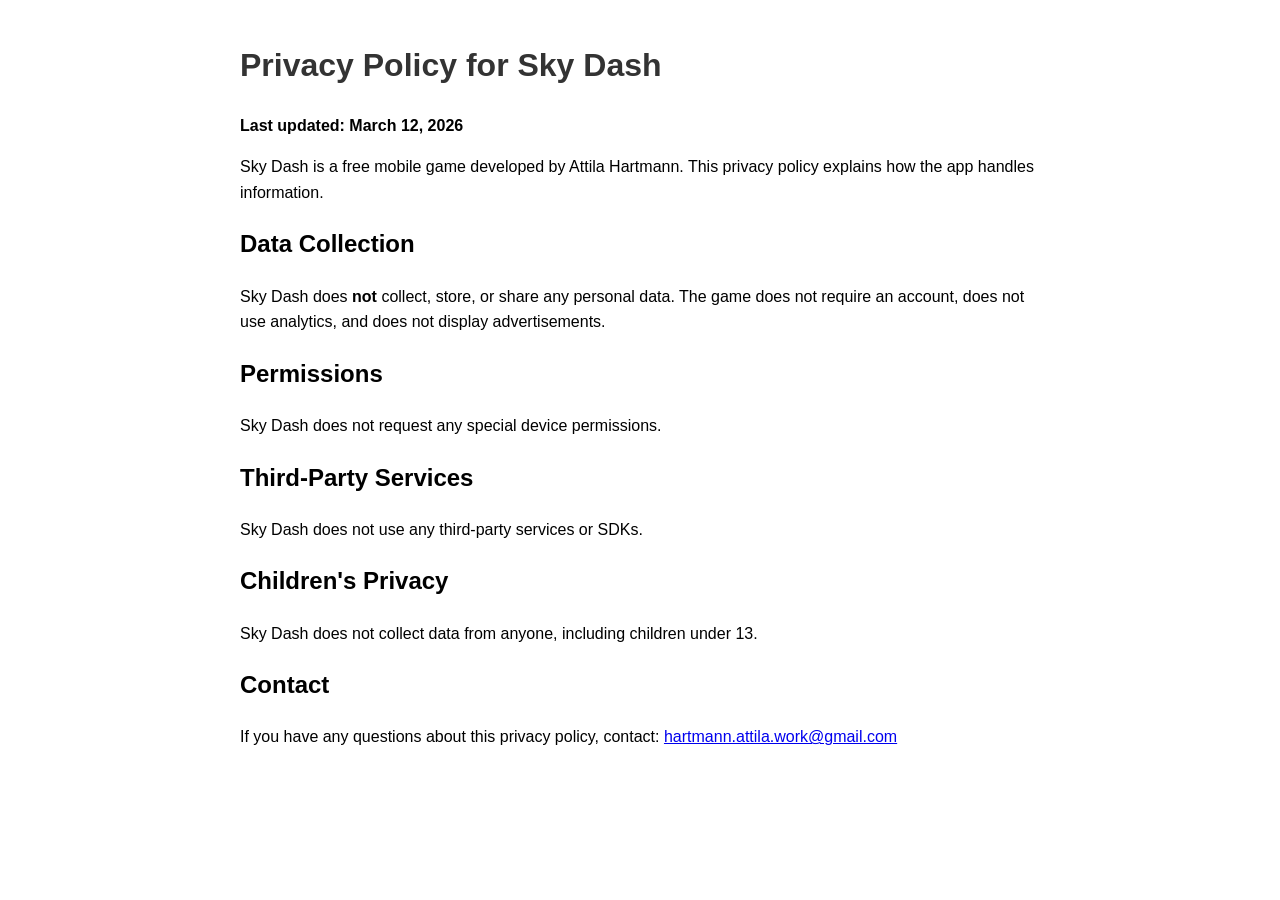
==== skydash-privacy.html @ f4607817 "add-google-play-privacy-policy-page" ====
<!doctype html>
<html lang="en">
  <head>
    <meta charset="UTF-8" />
    <meta name="viewport" content="width=device-width, initial-scale=1.0" />
    <title>Sky Dash - Privacy Policy</title>
    <style>
      body {
        font-family: Arial, sans-serif;
        max-width: 800px;
        margin: 40px auto;
        padding: 0 20px;
        line-height: 1.6;
      }
      h1 {
        color: #333;
      }
    </style>
  </head>
  <body>
    <h1>Privacy Policy for Sky Dash</h1>
    <p><strong>Last updated: March 12, 2026</strong></p>

    <p>
      Sky Dash is a free mobile game developed by Attila Hartmann. This privacy
      policy explains how the app handles information.
    </p>

    <h2>Data Collection</h2>
    <p>
      Sky Dash does <strong>not</strong> collect, store, or share any personal
      data. The game does not require an account, does not use analytics, and
      does not display advertisements.
    </p>

    <h2>Permissions</h2>
    <p>Sky Dash does not request any special device permissions.</p>

    <h2>Third-Party Services</h2>
    <p>Sky Dash does not use any third-party services or SDKs.</p>

    <h2>Children's Privacy</h2>
    <p>
      Sky Dash does not collect data from anyone, including children under 13.
    </p>

    <h2>Contact</h2>
    <p>
      If you have any questions about this privacy policy, contact:
      <a href="mailto:hartmann.attila.work@gmail.com"
        >hartmann.attila.work@gmail.com</a
      >
    </p>
  </body>
</html>
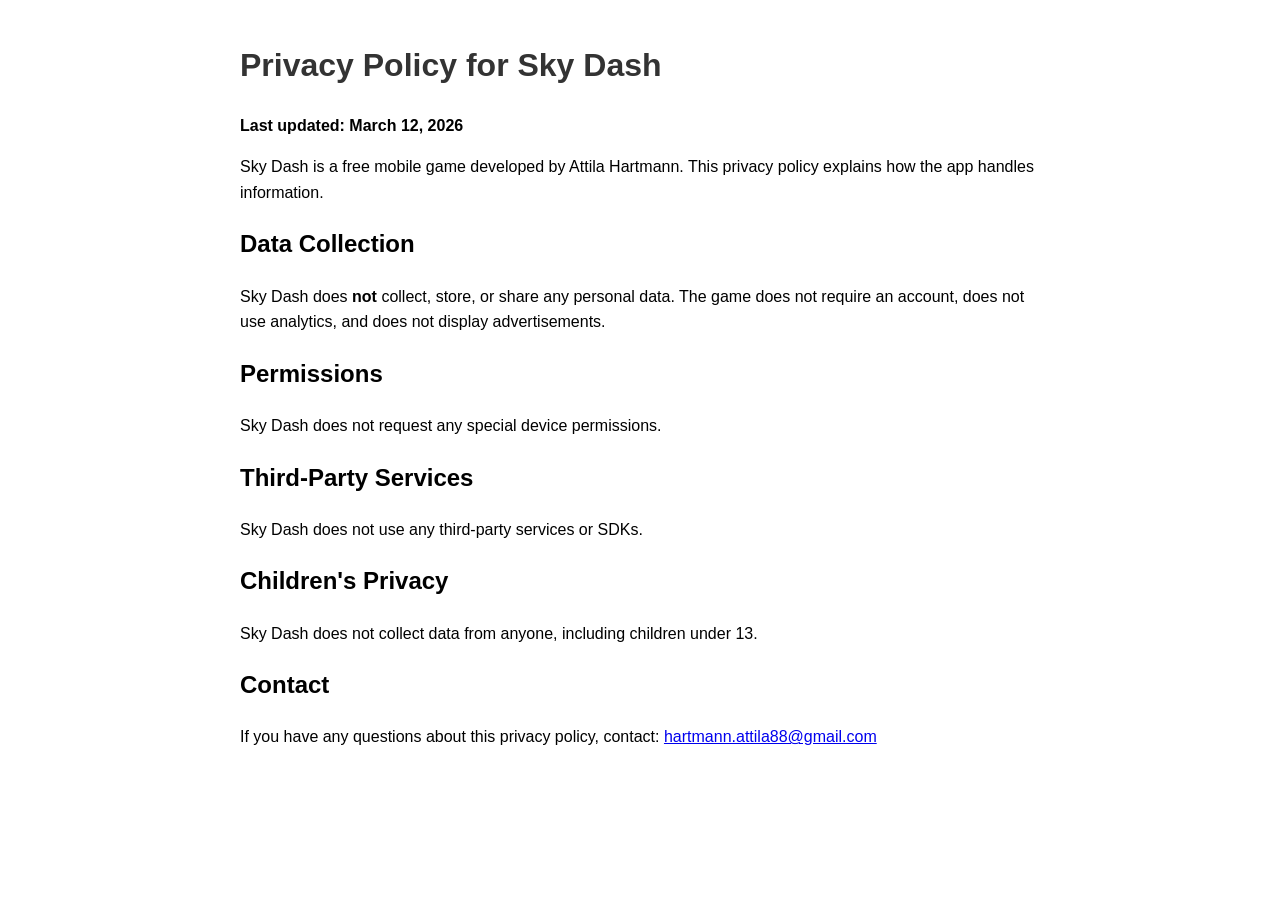
==== commit 14803a56: "fix-policy-email-address" ====
--- a/skydash-privacy.html
+++ b/skydash-privacy.html
@@ -48,7 +48,7 @@
     <p>
       If you have any questions about this privacy policy, contact:
       <a href="mailto:hartmann.attila.work@gmail.com"
-        >hartmann.attila.work@gmail.com</a
+        >hartmann.attila88@gmail.com</a
       >
     </p>
   </body>
